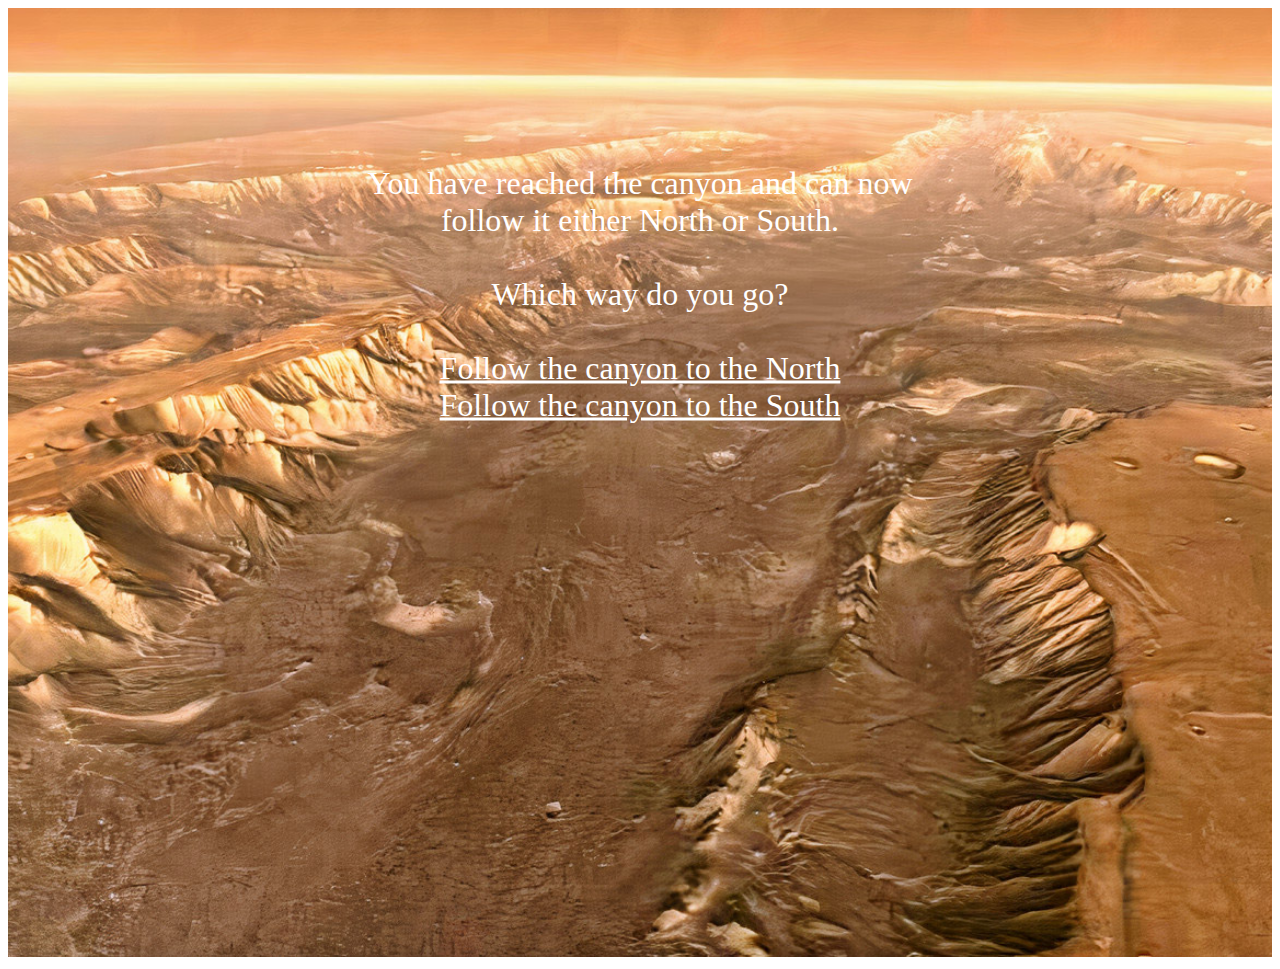
==== canyon.html @ 56617976 "Finished text and images for all pages. Still need to resize images and make everything look nice." ====
<!DOCTYPE html>
<html>
    <head>
        <meta charset="utf-8">
        <meta http-equiv="X-UA-Compatible" content="IE=edge">
        <title>ART 151 Project 2 Text Game</title>
        <meta name="description" content="">
        <meta name="viewport" content="width=device-width, initial-scale=1">
        <link rel="stylesheet" type="text/css" media="screen" href="main.css">
    </head>


    <body>
        <div class="container">
            <img src="Images/canyon.jpg" style="width:100%;">
            <div class="centered_title">
                You have reached the canyon and can now follow it either North or South.
                <br/>
                <br/>
                Which way do you go?
                <br/>
                <br/>
                <a href="canyonNorth.html" class="options">Follow the canyon to the North</a>
                <br/>
                <a href="canyonSouth.html" class="options">Follow the canyon to the South</a>
            </div>
            <!--div class="roverDesert">
                <img src="Images/Rover.jpg" style="max-width: 30%; max-height: 30%; border-radius: 30%;">
            </div-->
          </div>
    </body>
</html>
---- main.css ----
.container {
    position: relative;
    text-align: center;
    color: white;
  }

  .centered_title {
    position: absolute;
    top: 30%;
    left: 50%;
    transform: translate(-50%, -50%);
    font-size: xx-large;
  }

  .centered_title_hill {
    position: absolute;
    top: 30%;
    left: 50%;
    transform: translate(-50%, -50%);
    font-size: xx-large;
  }

  .roverStart {
    position: absolute;
    top: 18%;
    left: 15%;
  }

  .roverDesert {
    position: absolute;
    top: 18%;
    left: 55%;
  }

  .roverHill {
    position: absolute;
    top: 30%;
    left: 55%;
  }

  .roverRiver {
    position: absolute;
    top: 40%;
    left: 55%;
  }

  .roverCraters {
    position: absolute;
    top: 45%;
    left: 60%;
  }

  .options {
    color: white;
  }
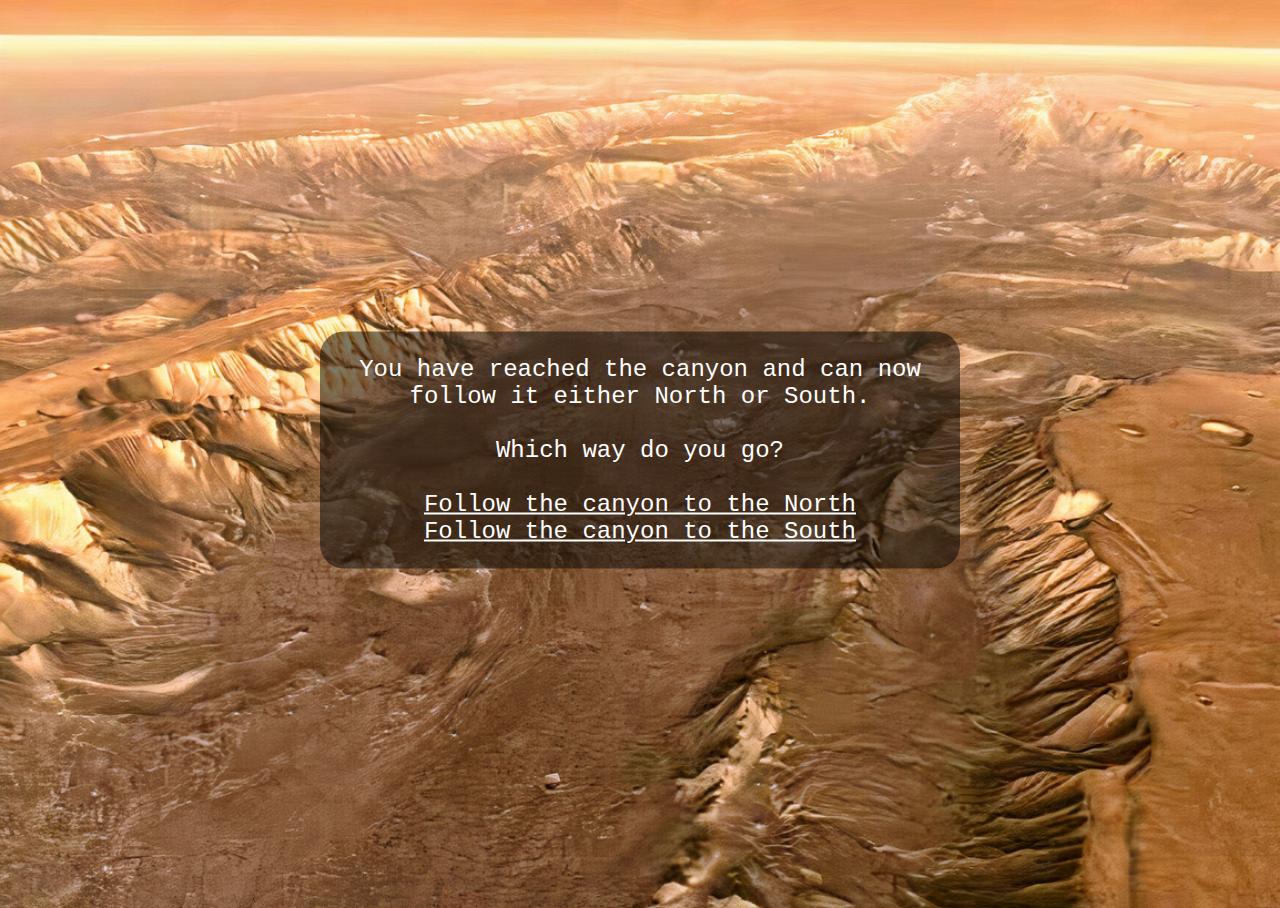
==== commit 5c8abe2d: "Fixed literally everything" ====
--- a/canyon.html
+++ b/canyon.html
@@ -1,32 +1,36 @@
 <!DOCTYPE html>
 <html>
-    <head>
-        <meta charset="utf-8">
-        <meta http-equiv="X-UA-Compatible" content="IE=edge">
-        <title>ART 151 Project 2 Text Game</title>
-        <meta name="description" content="">
-        <meta name="viewport" content="width=device-width, initial-scale=1">
-        <link rel="stylesheet" type="text/css" media="screen" href="main.css">
-    </head>
+<style>
+    html {
+        background: url(Images/canyon.jpg) no-repeat center center fixed;
+        background-size: cover;
+        height: 100%;
+        overflow: hidden;
+    }
+</style>
+
+<head>
+    <meta charset="utf-8">
+    <meta http-equiv="X-UA-Compatible" content="IE=edge">
+    <title>ART 151 Project 2 Text Game</title>
+    <meta name="description" content="">
+    <meta name="viewport" content="width=device-width, initial-scale=1">
+    <link rel="stylesheet" type="text/css" media="screen" href="main.css">
+</head>
 
 
-    <body>
-        <div class="container">
-            <img src="Images/canyon.jpg" style="width:100%;">
-            <div class="centered_title">
-                You have reached the canyon and can now follow it either North or South.
-                <br/>
-                <br/>
-                Which way do you go?
-                <br/>
-                <br/>
-                <a href="canyonNorth.html" class="options">Follow the canyon to the North</a>
-                <br/>
-                <a href="canyonSouth.html" class="options">Follow the canyon to the South</a>
-            </div>
-            <!--div class="roverDesert">
-                <img src="Images/Rover.jpg" style="max-width: 30%; max-height: 30%; border-radius: 30%;">
-            </div-->
-          </div>
-    </body>
+<body>
+    <div class="centered_title">
+        You have reached the canyon and can now follow it either North or South.
+        <br />
+        <br />
+        Which way do you go?
+        <br />
+        <br />
+        <a href="canyonNorth.html" class="options">Follow the canyon to the North</a>
+        <br />
+        <a href="canyonSouth.html" class="options">Follow the canyon to the South</a>
+    </div>
+</body>
+
 </html>--- a/main.css
+++ b/main.css
@@ -1,55 +1,40 @@
-.container {
-    position: relative;
+body {
+    height: 100%;
+    width: 100%;
+}
+
+.centered_title {
+    background: rgba(0,0,0, 0.5);
+    color: white;
+    border-radius: 1em;
+    padding: 1em;
+    position: absolute;
     text-align: center;
-    color: white;
-  }
-
-  .centered_title {
-    position: absolute;
-    top: 30%;
+    top: 50%;
     left: 50%;
     transform: translate(-50%, -50%);
-    font-size: xx-large;
-  }
+    color: white;
+    font-size: x-large;
+    font-family: "Lucida Console", monospace;   
+}
 
-  .centered_title_hill {
-    position: absolute;
-    top: 30%;
-    left: 50%;
-    transform: translate(-50%, -50%);
-    font-size: xx-large;
-  }
+.options {
+    color: white;
+}
 
-  .roverStart {
-    position: absolute;
-    top: 18%;
-    left: 15%;
-  }
-
-  .roverDesert {
-    position: absolute;
-    top: 18%;
-    left: 55%;
-  }
-
-  .roverHill {
-    position: absolute;
-    top: 30%;
-    left: 55%;
-  }
-
-  .roverRiver {
-    position: absolute;
-    top: 40%;
-    left: 55%;
-  }
-
-  .roverCraters {
-    position: absolute;
-    top: 45%;
-    left: 60%;
-  }
-
-  .options {
-    color: white;
-  }+.centered_title_backup {
+  position: absolute;
+  text-align: center;
+  top: 50%;
+  left: 50%;
+  margin-right: -50%;
+  transform: translate(-50%, -50%);
+  color: white;
+  margin-left: auto;
+  margin-top: auto;
+  margin-bottom: auto;
+  text-align: center;
+  vertical-align: middle;
+  font-size: x-large;
+  font-family: "Lucida Console", monospace;   
+}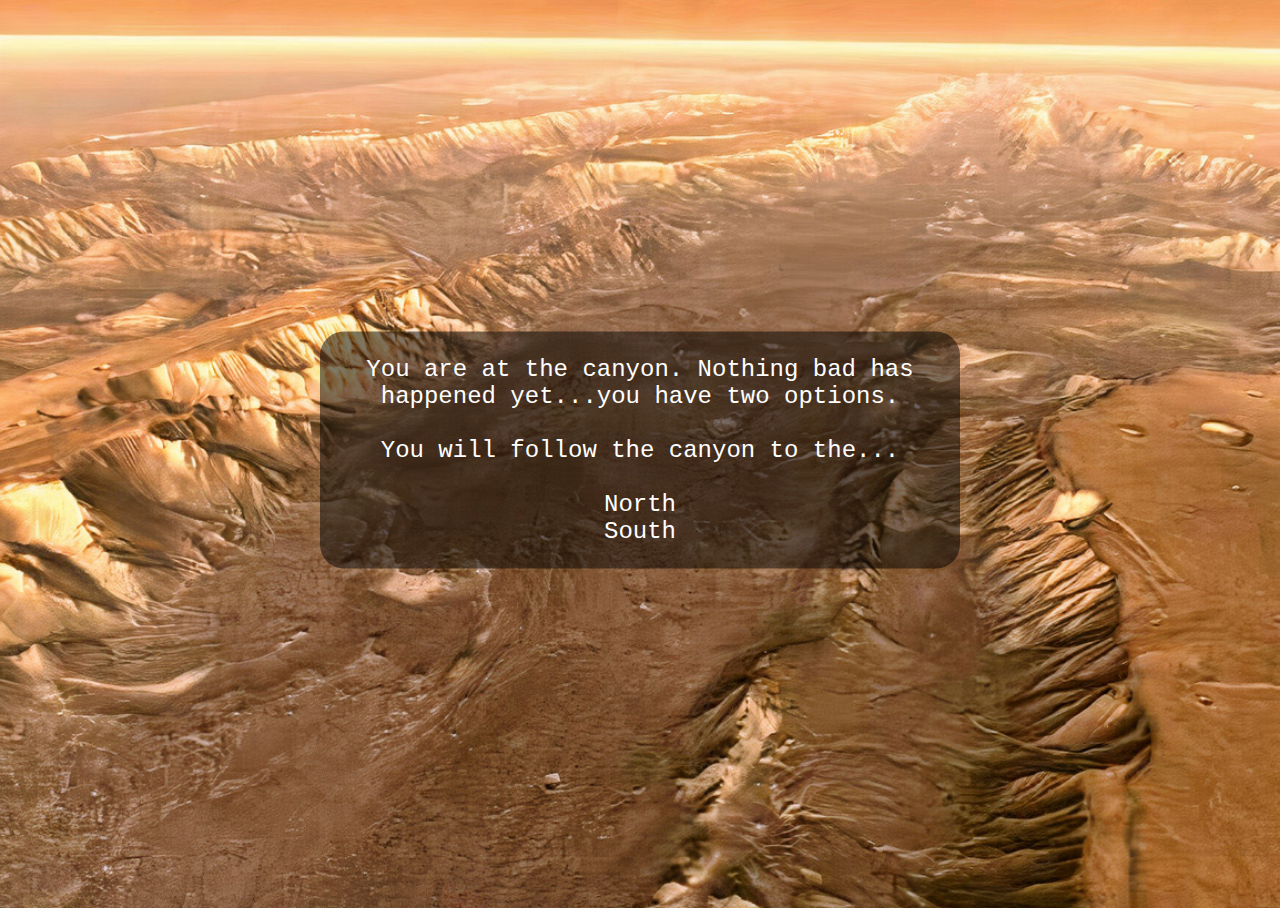
==== commit 02d0e1ca: "Changed the language to make it more active." ====
--- a/canyon.html
+++ b/canyon.html
@@ -21,15 +21,15 @@
 
 <body>
     <div class="centered_title">
-        You have reached the canyon and can now follow it either North or South.
+        You are at the canyon. Nothing bad has happened yet...you have two options.
         <br />
         <br />
-        Which way do you go?
+        You will follow the canyon to the...
         <br />
         <br />
-        <a href="canyonNorth.html" class="options">Follow the canyon to the North</a>
+        <a href="canyonNorth.html" class="options">North</a>
         <br />
-        <a href="canyonSouth.html" class="options">Follow the canyon to the South</a>
+        <a href="canyonSouth.html" class="options">South</a>
     </div>
 </body>
 
--- a/main.css
+++ b/main.css
@@ -5,7 +5,6 @@
 
 .centered_title {
     background: rgba(0,0,0, 0.5);
-    color: white;
     border-radius: 1em;
     padding: 1em;
     position: absolute;
@@ -20,6 +19,7 @@
 
 .options {
     color: white;
+    text-decoration: none;
 }
 
 .centered_title_backup {
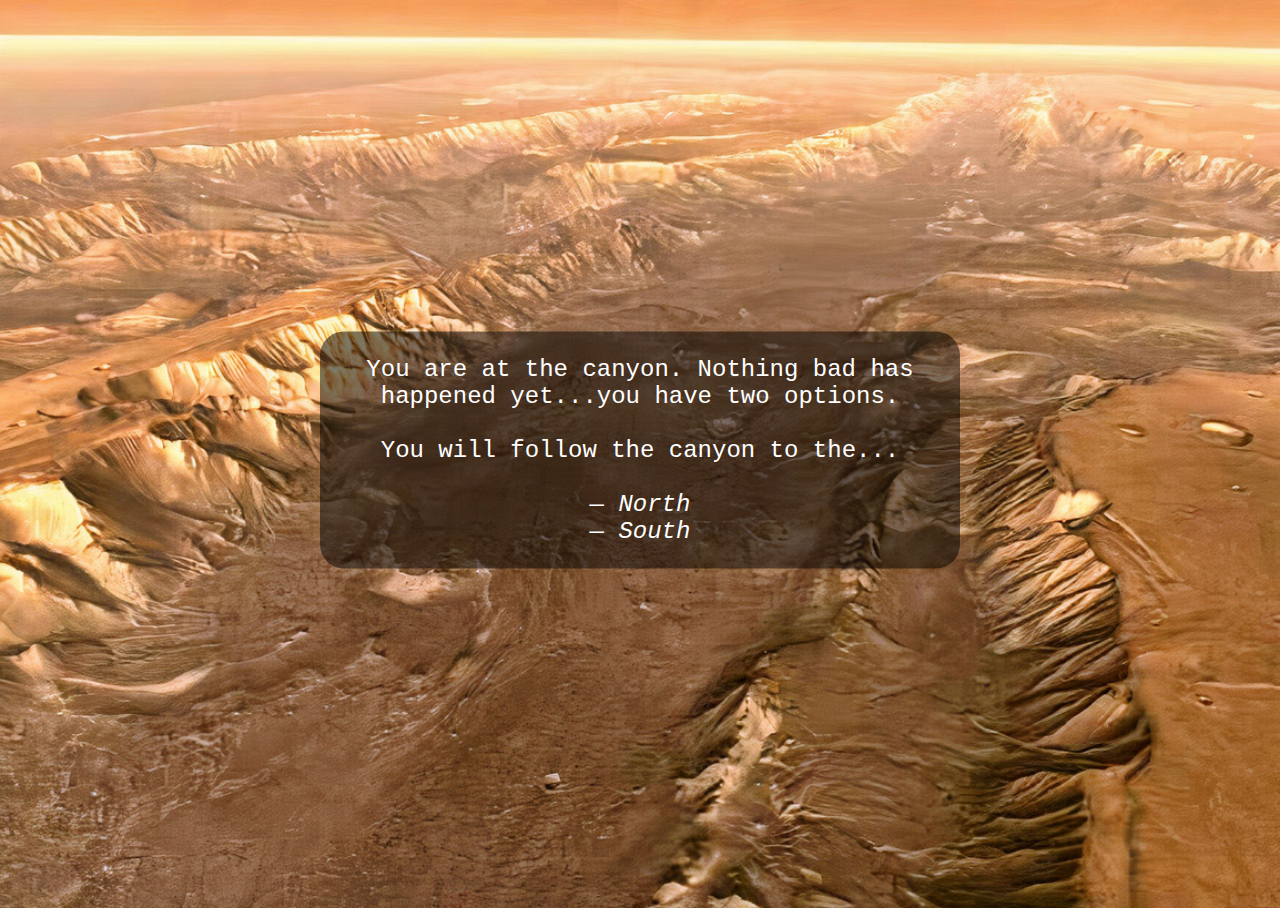
==== commit 7f498d9e: "Changed the language and italicized the options to make them stand out." ====
--- a/canyon.html
+++ b/canyon.html
@@ -27,9 +27,9 @@
         You will follow the canyon to the...
         <br />
         <br />
-        <a href="canyonNorth.html" class="options">North</a>
+        <a href="canyonNorth.html" class="options">— North</a>
         <br />
-        <a href="canyonSouth.html" class="options">South</a>
+        <a href="canyonSouth.html" class="options">— South</a>
     </div>
 </body>
 
--- a/main.css
+++ b/main.css
@@ -20,6 +20,9 @@
 .options {
     color: white;
     text-decoration: none;
+    font-style: italic;
+    font-size: x-large;
+    font-weight: normal;
 }
 
 .centered_title_backup {
